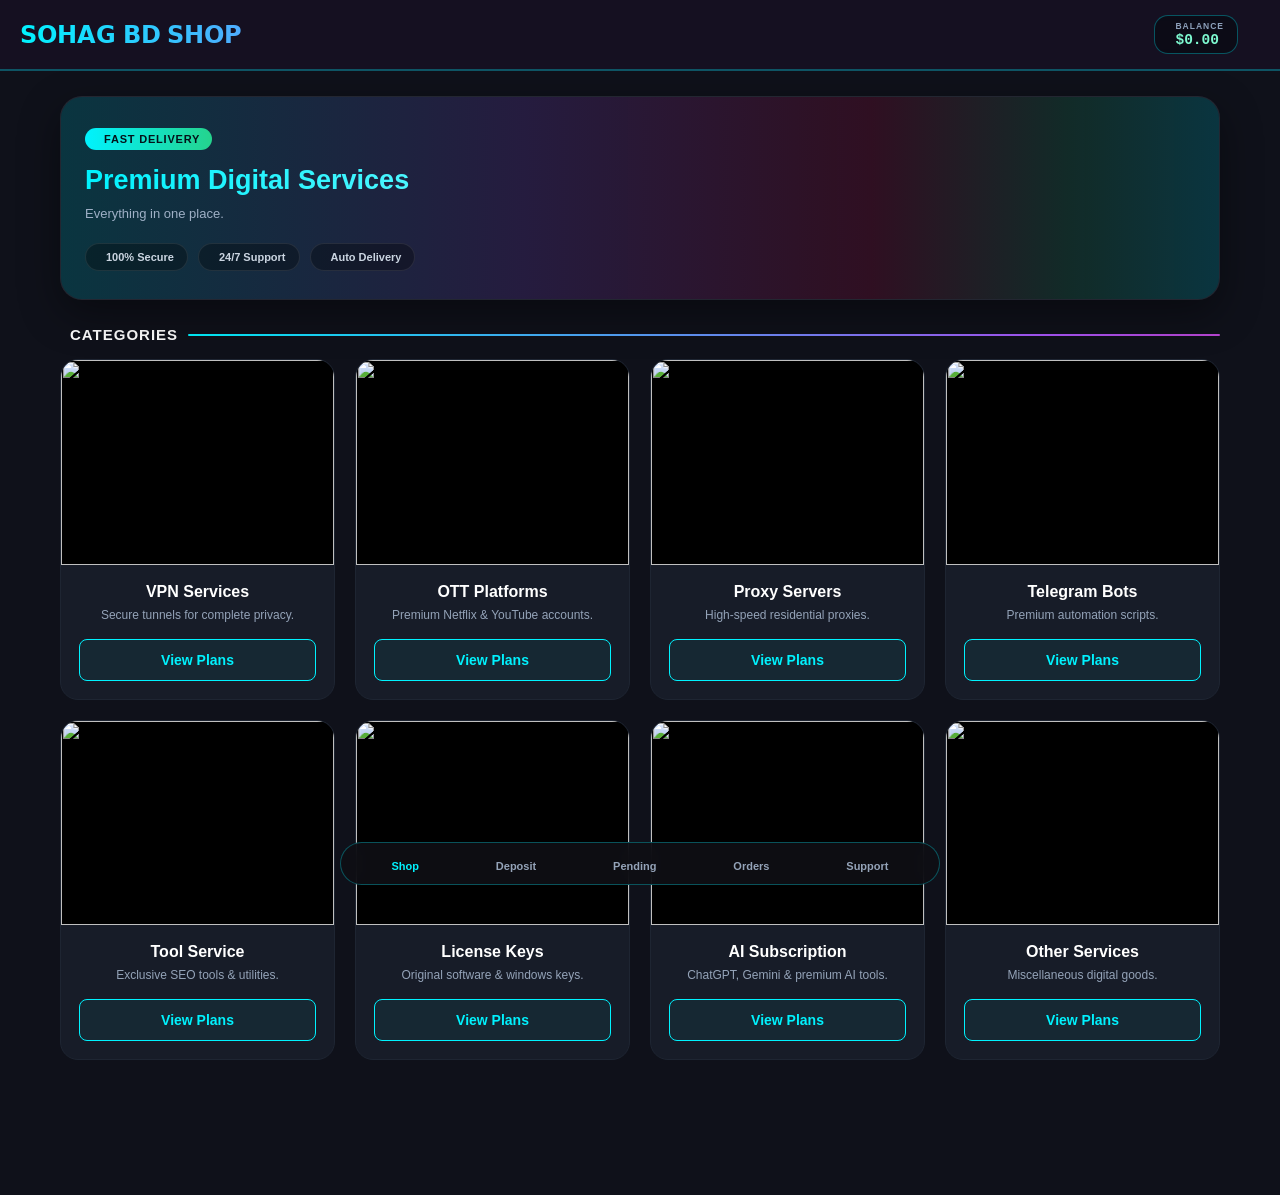
==== index.html @ 6053b898 "Add files via upload" ====
<!DOCTYPE html>
<html lang="en">
<head>
    <meta charset="UTF-8">
    <meta name="viewport" content="width=device-width, initial-scale=1.0, maximum-scale=1.0, user-scalable=no">
    <title>SOHAG BD SHOP - Digital Showcase</title>
    <!-- Favicon / App icons -->
    <link rel="icon" href="/favicon.ico?v=2" sizes="any">
    <link rel="icon" type="image/png" sizes="32x32" href="/favicon-32x32.png?v=2">
    <link rel="icon" type="image/png" sizes="16x16" href="/favicon-16x16.png?v=2">
    <link rel="icon" type="image/png" sizes="96x96" href="/favicon-96x96.png?v=2">
    <link rel="apple-touch-icon" sizes="180x180" href="/apple-touch-icon.png?v=2">
    <link rel="manifest" href="/site.webmanifest?v=2">
    <meta name="theme-color" content="#0f111a">
    <!-- Font Awesome, non-blocking but at HIGH priority.
         It used to be loaded with media="print", which does keep the page from
         being blocked — but browsers give print stylesheets the *lowest* priority,
         so the icons turned up long after everything else and the layout visibly
         jumped when they did. rel=preload asks for it at high priority instead and
         the onload handler turns it into a real stylesheet the moment it lands, so
         the page still never waits for the CDN.
         The icon font itself is preloaded too, so the glyphs appear together with
         the CSS instead of one round-trip later. -->
    <link rel="preload" as="style" href="fa-subset.css?v=3"
          onload="this.rel='stylesheet'; this.onload=null;">
    <link rel="preload" as="font" type="font/woff2" crossorigin
          href="fa-solid-900.woff2">
    <noscript><link rel="stylesheet" href="fa-subset.css?v=3"></noscript>
    <!-- The animated theme is a local file, so it is fetched right away -->
    <link rel="preload" as="style" href="user-theme.css?v=6">
    <!-- Shared page bootstrap helper — see app-boot.js for the full reasoning -->
    <script src="app-boot.js?v=4"></script>
    <style>
        * { margin: 0; padding: 0; box-sizing: border-box; }
        body { font-family: 'Segoe UI', Tahoma, Geneva, Verdana, sans-serif; background: #0f111a; color: #fff; min-height: 100vh; padding-bottom: 110px; }

        /* HEADER CSS */
        .header { background: rgba(23, 17, 36, 0.85); backdrop-filter: blur(12px); padding: 15px 20px; display: flex; justify-content: space-between; align-items: center; border-bottom: 2px solid rgba(0, 242, 254, 0.3); position: sticky; top: 0; z-index: 1000; }
        .header-left { display: flex; align-items: center; gap: 15px; }
        .header h1 { font-size: 24px; font-weight: 900; background: linear-gradient(90deg, #00f2fe, #4facfe); -webkit-background-clip: text; -webkit-text-fill-color: transparent; margin: 0; }
        .header-actions { display: flex; align-items: center; gap: 12px; }
        /* Header balance pill — occupies the slot the language switcher used to hold.
           The full styling, including the responsive rules, lives in user-theme.css. */
        .header-balance { display: inline-flex; align-items: center; gap: 9px; padding: 6px 13px 6px 11px; border-radius: 14px; border: 1px solid rgba(0,242,254,0.32); background: rgba(6,8,16,0.55); white-space: nowrap; }
        .hb-icon { font-size: 14px; line-height: 1; color: #00f2fe; }
        .hb-text { display: flex; flex-direction: column; align-items: flex-start; gap: 2px; }
        .hb-label { font-size: 8.5px; font-weight: 800; letter-spacing: 1px; line-height: 1; text-transform: uppercase; color: #8ea1bb; }
        .header-wallet { font-family: 'Consolas', 'SF Mono', monospace; font-size: 14.5px; font-weight: 800; line-height: 1; color: #7ef9d0; }
        .header-icon { cursor: pointer; font-size: 20px; color: #00f2fe; padding: 5px; transition: 0.3s; }
        .header-icon:hover { color: #ff0844; }

        .main-container { padding: 25px 20px; max-width: 1200px; margin: 0 auto; }

        /* HERO BANNER */
        .hero {
            position: relative; overflow: hidden;
            border-radius: 22px; padding: 28px 24px; margin-bottom: 26px;
            /* No backdrop-filter: the background behind it is already blurred, so
               this only cost GPU time without changing what you see. */
            background: rgba(14, 18, 30, 0.82);
            border: 1px solid rgba(255,255,255,0.09);
            box-shadow: 0 14px 40px rgba(0,0,0,0.4);
        }
        /* ⚡ The colour wash used to animate background-position across the whole
           hero, which repaints that entire area 60 times a second. The band is now
           three times as wide as the hero (which clips it) and is simply slid
           sideways with a transform — the GPU moves it, nothing is repainted. */
        .hero::before {
            content: ""; position: absolute; top: 0; left: 0;
            width: 300%; height: 100%; pointer-events: none;
            background: repeating-linear-gradient(90deg,
                rgba(0,242,254,.16)   0%,
                rgba(168,85,247,.16)  13.33%,
                rgba(255,8,68,.14)    23.33%,
                rgba(46,204,113,.14)  29%,
                rgba(0,242,254,.16)   33.3333%);
            will-change: transform;
            animation: heroSlide 12s linear infinite;
        }
        @keyframes heroSlide { to { transform: translate3d(-33.3333%, 0, 0); } }
        /* Used by the small elements below, where the painted area is tiny */
        @keyframes heroWash { to { background-position: 300% 50%; } }
        .hero-inner { position: relative; z-index: 1; }
        .hero-tag {
            display: inline-flex; align-items: center; gap: 7px;
            font-size: 11px; font-weight: 800; letter-spacing: .8px; text-transform: uppercase;
            color: #04121a; padding: 5px 12px; border-radius: 30px; margin-bottom: 14px;
            background: linear-gradient(90deg, #00f2fe, #2ecc71, #00f2fe);
            background-size: 250% 100%; animation: heroWash 5s linear infinite;
        }
        .hero h2 {
            font-size: 27px; font-weight: 900; line-height: 1.2; margin: 0 0 8px;
            background: linear-gradient(90deg, #00f2fe, #ffffff, #a855f7, #00f2fe);
            background-size: 300% 100%;
            -webkit-background-clip: text; background-clip: text;
            -webkit-text-fill-color: transparent; color: transparent;
            animation: heroWash 7s linear infinite;
        }
        .hero p { color: #9fb0c6; font-size: 13px; line-height: 1.6; max-width: 460px; margin: 0; }
        .hero-stats { display: flex; gap: 10px; flex-wrap: wrap; margin-top: 18px; }
        .hero-pill {
            display: flex; align-items: center; gap: 7px;
            font-size: 11px; font-weight: 700; color: #cbd5e1;
            padding: 7px 13px; border-radius: 30px;
            background: rgba(0,0,0,0.32); border: 1px solid rgba(255,255,255,0.09);
        }
        .hero-pill i { color: #00f2fe; }

        .section-head {
            display: flex; align-items: center; gap: 10px;
            font-size: 15px; font-weight: 800; color: #fff;
            text-transform: uppercase; letter-spacing: 1px; margin-bottom: 16px;
        }
        .section-head::after {
            content: ""; flex: 1; height: 2px; border-radius: 2px;
            background: linear-gradient(90deg, #00f2fe, #a855f7, #ff0844, transparent);
            background-size: 250% 100%; animation: heroWash 6s linear infinite;
        }
        .section-head i { color: #00f2fe; }

        .category-grid { display: grid; grid-template-columns: repeat(4, 1fr); gap: 20px; }
        .cat-card { background: #171c28; border: 1px solid #1e2532; border-radius: 18px; overflow: hidden; display: flex; flex-direction: column; transition: 0.3s; position: relative; }
        .cat-card:hover { border-color: #00f2fe; }
        .img-wrapper { width: 100%; aspect-ratio: 4/3; background: #000; overflow: hidden; position: relative; }
        .cat-img { width: 100%; height: 100%; object-fit: cover; transition: transform 0.3s ease; }
        .cat-card:hover .cat-img { transform: scale(1.05); }

        .cat-info { padding: 18px; text-align: center; flex: 1; display: flex; flex-direction: column; justify-content: space-between; }
        .cat-title { font-size: 16px; font-weight: bold; color: #fff; margin-bottom: 6px; }
        .cat-desc { font-size: 12px; color: #94a3b8; margin-bottom: 15px; line-height: 1.4; display: -webkit-box; -webkit-line-clamp: 2; -webkit-box-orient: vertical; overflow: hidden; text-overflow: ellipsis; }
        
        .btn-view { width: 100%; padding: 12px; background: rgba(0, 242, 254, 0.05); border: 1px solid #00f2fe; color: #00f2fe; border-radius: 8px; font-weight: bold; cursor: pointer; transition: 0.3s; font-size: 14px; }
        .btn-view:hover { background: #00f2fe; color: #090910; }

        /* BOTTOM NAV & MODAL CSS */
        .bottom-nav { position: fixed; bottom: 15px; left: 50%; transform: translateX(-50%); width: 90%; max-width: 600px; background: rgba(15,15,20,0.9); backdrop-filter: blur(12px); border: 1px solid rgba(0,242,254,0.3); border-radius: 22px; padding: 12px; display: flex; justify-content: space-around; align-items: center; z-index: 1000; }
        .nav-item { display: flex; flex-direction: column; align-items: center; color: #94a3b8; font-size: 11px; font-weight: bold; cursor: pointer; text-decoration: none; transition: 0.3s; }
        .nav-item i { font-size: 20px; margin-bottom: 5px; }
        .nav-item.active, .nav-item:hover { color: #00f2fe; }

        .support-overlay { position: fixed; top: 0; left: 0; width: 100%; height: 100%; background: rgba(0, 0, 0, 0.9); backdrop-filter: blur(6px); z-index: 2000; display: none; justify-content: center; align-items: center; }
        .support-box { background: linear-gradient(145deg, #0f0f17, #0a0a10); padding: 30px 25px; border-radius: 28px; width: 90%; max-width: 340px; text-align: center; border: 1px solid rgba(0, 242, 254, 0.4); position: relative; }
        .close-modal { position: absolute; top: 15px; right: 20px; color: #ff0844; font-size: 22px; cursor: pointer; width: 30px; height: 30px; display: flex; align-items: center; justify-content: center; border-radius: 50%; background: rgba(255, 8, 68, 0.1); }
        .close-modal:hover { background: #ff0844; color: #fff; transform: rotate(90deg); }
        .support-box h3 { color: #fff; margin-bottom: 8px; font-size: 22px; }
        .support-box h3 i { color: #00f2fe; margin-right: 8px; }
        .support-desc { color: #94a3b8; font-size: 13px; margin-bottom: 25px; }
        .support-btn { display: flex; align-items: center; justify-content: center; gap: 12px; padding: 14px; border-radius: 14px; font-weight: 700; font-size: 16px; margin-top: 12px; text-decoration: none; transition: 0.3s; }
        .btn-wa { background: rgba(37, 211, 102, 0.12); border: 1px solid #25D366; color: #25D366; }
        .btn-wa:hover { background: #25D366; color: #fff; }
        .btn-tg { background: rgba(0, 136, 204, 0.12); border: 1px solid #0088cc; color: #0088cc; }
        .btn-tg:hover { background: #0088cc; color: #fff; }

        @media (max-width: 768px) {
            .category-grid { grid-template-columns: repeat(2, 1fr); gap: 12px; }
            .cat-info { padding: 12px; }
            .cat-title { font-size: 13px; }
            .cat-desc { font-size: 11px; margin-bottom: 10px; }
            .btn-view { padding: 8px; font-size: 12px; }
            .hero { padding: 22px 18px; border-radius: 18px; }
            .hero h2 { font-size: 21px; }
            .hero p { font-size: 12px; }
        }
    </style>

    <!-- Animated theme (background colour animation + card animations) -->
    <link rel="stylesheet" href="user-theme.css?v=6">
</head>
<body>

    <div class="header">
        <div class="header-left">
            <h1 id="brandName">𝗦𝗢𝗛𝗔𝗚 𝗕𝗗 𝗦𝗛𝗢𝗣</h1>
        </div>
        <div class="header-actions">
            <div class="header-balance" title="Wallet balance">
                <i class="fa-solid fa-wallet hb-icon"></i>
                <span class="hb-text">
                    <span class="hb-label">Balance</span>
                    <span class="header-wallet" id="walletDisplay">$0.00</span>
                </span>
            </div>
            <div class="header-icon" onclick="window.location.href='account.html'">
                <i class="fa-solid fa-user-astronaut"></i>
            </div>
        </div>
    </div>

    <!-- 7 Categories in 4/2 Grid -->
    <div class="main-container">

        <div class="hero">
            <div class="hero-inner">
                <span class="hero-tag"><i class="fa-solid fa-bolt"></i> Fast Delivery</span>
                <h2 id="heroTitle">Premium Digital Services</h2>
                <p id="heroDesc">Everything in one place.</p>
                <div class="hero-stats">
                    <div class="hero-pill"><i class="fa-solid fa-shield-halved"></i> 100% Secure</div>
                    <div class="hero-pill"><i class="fa-solid fa-clock"></i> 24/7 Support</div>
                    <div class="hero-pill"><i class="fa-solid fa-bolt-lightning"></i> Auto Delivery</div>
                </div>
            </div>
        </div>

        <div class="section-head"><i class="fa-solid fa-layer-group"></i> <span id="secTitle">Categories</span></div>

        <div class="category-grid px-stagger">

            <div class="cat-card">
                <div class="img-wrapper">
                    <img src="vpn.jpg" class="cat-img" width="900" height="900" decoding="async" fetchpriority="high" onerror="this.onerror=null; this.src='https://via.placeholder.com/600x450/171c28/00f2fe?text=VPN';">
                    <div class="img-shade"></div>
                    <span class="card-badge"><i class="fa-solid fa-fire"></i> Popular</span>
                </div>
                <div class="cat-info">
                    <div class="cat-title">VPN Services</div>
                    <div class="cat-desc">Secure tunnels for complete privacy.</div>
                    <button class="btn-view" onclick="goToShop('vpn')">View Plans</button>
                </div>
            </div>

            <div class="cat-card">
                <div class="img-wrapper">
                    <img src="ott.jpg" class="cat-img" width="456" height="456" decoding="async" fetchpriority="high" onerror="this.onerror=null; this.src='https://via.placeholder.com/600x450/171c28/00f2fe?text=OTT';">
                    <div class="img-shade"></div>
                    <span class="card-badge"><i class="fa-solid fa-star"></i> Top Rated</span>
                </div>
                <div class="cat-info">
                    <div class="cat-title">OTT Platforms</div>
                    <div class="cat-desc">Premium Netflix &amp; YouTube accounts.</div>
                    <button class="btn-view" onclick="goToShop('ott')">View Plans</button>
                </div>
            </div>

            <div class="cat-card">
                <div class="img-wrapper">
                    <img src="proxy.png" class="cat-img" width="500" height="500" decoding="async" fetchpriority="high" onerror="this.onerror=null; this.src='https://via.placeholder.com/600x450/171c28/00f2fe?text=Proxy';">
                    <div class="img-shade"></div>
                    <span class="card-badge"><i class="fa-solid fa-gauge-high"></i> Fast</span>
                </div>
                <div class="cat-info">
                    <div class="cat-title">Proxy Servers</div>
                    <div class="cat-desc">High-speed residential proxies.</div>
                    <button class="btn-view" onclick="goToShop('proxy')">View Plans</button>
                </div>
            </div>

            <div class="cat-card">
                <div class="img-wrapper">
                    <img src="bot.png" class="cat-img" width="222" height="227" decoding="async" fetchpriority="high" onerror="this.onerror=null; this.src='https://via.placeholder.com/600x450/171c28/00f2fe?text=Bot';">
                    <div class="img-shade"></div>
                    <span class="card-badge"><i class="fa-solid fa-robot"></i> Auto</span>
                </div>
                <div class="cat-info">
                    <div class="cat-title">Telegram Bots</div>
                    <div class="cat-desc">Premium automation scripts.</div>
                    <button class="btn-view" onclick="goToShop('bot')">View Plans</button>
                </div>
            </div>

            <div class="cat-card">
                <div class="img-wrapper">
                    <img src="tools.png" class="cat-img" width="512" height="512" loading="lazy" decoding="async" onerror="this.onerror=null; this.src='https://via.placeholder.com/600x450/171c28/00f2fe?text=Tools';">
                    <div class="img-shade"></div>
                    <span class="card-badge"><i class="fa-solid fa-screwdriver-wrench"></i> Pro</span>
                </div>
                <div class="cat-info">
                    <div class="cat-title">Tool Service</div>
                    <div class="cat-desc">Exclusive SEO tools &amp; utilities.</div>
                    <button class="btn-view" onclick="goToShop('tool')">View Plans</button>
                </div>
            </div>

            <div class="cat-card">
                <div class="img-wrapper">
                    <img src="license.png" class="cat-img" width="256" height="256" loading="lazy" decoding="async" onerror="this.onerror=null; this.src='https://via.placeholder.com/600x450/171c28/00f2fe?text=License';">
                    <div class="img-shade"></div>
                    <span class="card-badge"><i class="fa-solid fa-key"></i> Genuine</span>
                </div>
                <div class="cat-info">
                    <div class="cat-title">License Keys</div>
                    <div class="cat-desc">Original software &amp; windows keys.</div>
                    <button class="btn-view" onclick="goToShop('license')">View Plans</button>
                </div>
            </div>

            <div class="cat-card">
                <div class="img-wrapper">
                    <img src="ai.jpg" class="cat-img" width="225" height="225" loading="lazy" decoding="async" onerror="this.onerror=null; this.src='https://via.placeholder.com/600x450/171c28/00f2fe?text=AI';">
                    <div class="img-shade"></div>
                    <span class="card-badge"><i class="fa-solid fa-wand-magic-sparkles"></i> New</span>
                </div>
                <div class="cat-info">
                    <div class="cat-title">AI Subscription</div>
                    <div class="cat-desc">ChatGPT, Gemini &amp; premium AI tools.</div>
                    <button class="btn-view" onclick="goToShop('ai')">View Plans</button>
                </div>
            </div>

            <div class="cat-card">
                <div class="img-wrapper">
                    <img src="other.jpg" class="cat-img" width="821" height="821" loading="lazy" decoding="async" onerror="this.onerror=null; this.src='https://via.placeholder.com/600x450/171c28/00f2fe?text=Other';">
                    <div class="img-shade"></div>
                    <span class="card-badge"><i class="fa-solid fa-cubes"></i> More</span>
                </div>
                <div class="cat-info">
                    <div class="cat-title">Other Services</div>
                    <div class="cat-desc">Miscellaneous digital goods.</div>
                    <button class="btn-view" onclick="goToShop('other')">View Plans</button>
                </div>
            </div>

        </div>
    </div>

    <div class="bottom-nav">
        <a href="index.html" class="nav-item active"><i class="fa-solid fa-store"></i><span id="n-buy">Shop</span></a>
        <a href="deposit.html" class="nav-item"><i class="fa-solid fa-wallet"></i><span id="n-dep">Deposit</span></a>
        <a href="pending.html" class="nav-item"><i class="fa-solid fa-clock-rotate-left"></i><span id="n-pen">Pending</span></a>
        <a href="orders.html" class="nav-item"><i class="fa-solid fa-box-open"></i><span id="n-ord">Orders</span></a>
        <a href="#" class="nav-item" id="navSupport" onclick="openSupportModal(event)"><i class="fa-solid fa-headset"></i><span id="n-sup">Support</span></a>
    </div>

    <!-- Support Modal -->
    <div class="support-overlay" id="supportModal">
        <div class="support-box">
            <div class="close-modal" onclick="closeSupportModal()"><i class="fa-solid fa-times"></i></div>
            <h3><i class="fa-solid fa-headset"></i> Live Support</h3>
            <div class="support-desc">Choose a platform to contact us.</div>
            <a href="https://wa.me/8801618202470" target="_blank" class="support-btn btn-wa"><i class="fa-brands fa-whatsapp"></i> WhatsApp</a>
            <a href="https://t.me/SH_5617" target="_blank" class="support-btn btn-tg"><i class="fa-brands fa-telegram"></i> Telegram</a>
        </div>
    </div>

    <script>
        // Header & Nav JS
        function openSupportModal(e) { if(e) e.preventDefault(); document.getElementById('supportModal').style.display = 'flex'; }
        function closeSupportModal() { document.getElementById('supportModal').style.display = 'none'; }
        window.onclick = function(event) { if (event.target === document.getElementById('supportModal')) closeSupportModal(); }
        
        document.addEventListener('DOMContentLoaded', () => {
            loadLiveBalance();
            // Balance refresh: every 15 seconds, and paused while the tab is hidden.
            // (It used to run every 5 seconds — even in background tabs — which kept
            //  the server busy and made the site lag.)
            if (window.SBD && SBD.poll) SBD.poll(loadLiveBalance, 15000);
            else setInterval(function() { if (!document.hidden) loadLiveBalance(); }, 15000);
        });

        async function loadLiveBalance() {
            let tgId = localStorage.getItem('userTelegramId');
            if(!tgId) return;
            const cacheKey = 'balance:' + tgId;
            if (window.SBD && SBD.cacheGet) {
                const cached = SBD.cacheGet(cacheKey, true);
                if(cached && cached.success && document.getElementById('walletDisplay')) {
                    document.getElementById('walletDisplay').innerHTML = '$' + parseFloat(cached.balance || 0).toFixed(2);
                }
            }
            try {
                let res = await fetch(`api_balance.php?telegram_id=${tgId}`);
                let data = await res.json();
                if(data.success && document.getElementById('walletDisplay')) {
                    document.getElementById('walletDisplay').innerHTML = '$' + parseFloat(data.balance).toFixed(2);
                    if (window.SBD && SBD.cacheSet) SBD.cacheSet(cacheKey, data, 5 * 60 * 1000);
                }
            } catch(e) {}
        }

        // Original Index JS
        function goToShop(category) {
            localStorage.setItem('selectedCategory', category);
            window.location.href = 'shop.html';
        }
    </script>
</body>
</html>
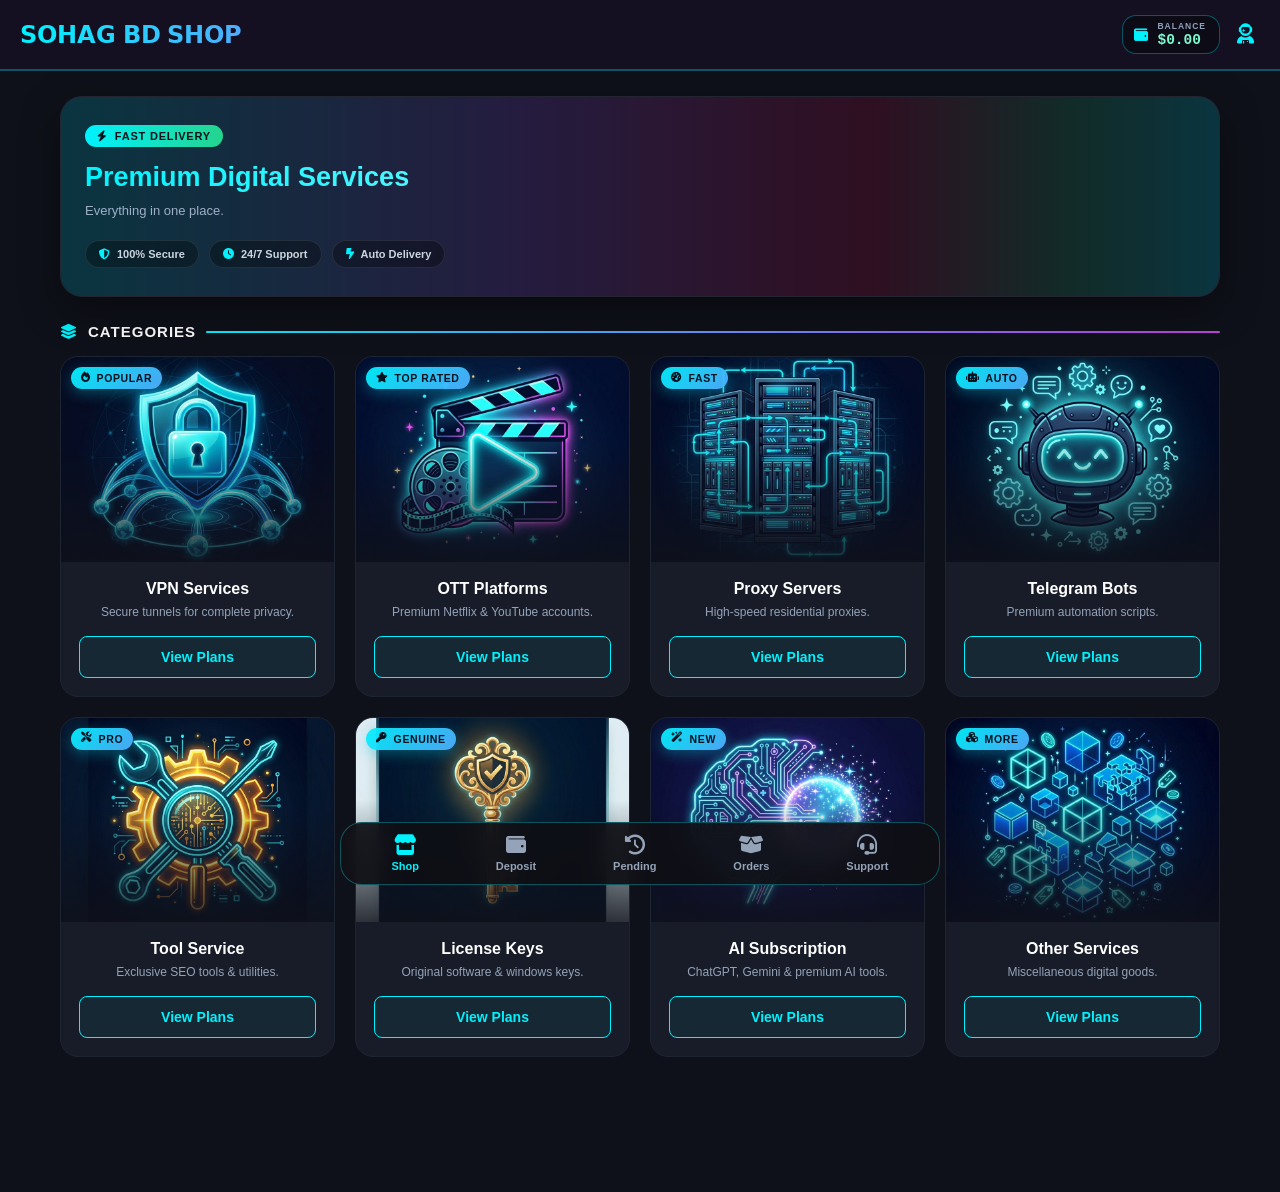
==== commit 67d13afe: "Rebuild SOHAG BD SHOP as runnable static site (demo backend + missing assets) - app-boot.js: SBD hel" ====
--- a/index.html
+++ b/index.html
@@ -5,12 +5,12 @@
     <meta name="viewport" content="width=device-width, initial-scale=1.0, maximum-scale=1.0, user-scalable=no">
     <title>SOHAG BD SHOP - Digital Showcase</title>
     <!-- Favicon / App icons -->
-    <link rel="icon" href="/favicon.ico?v=2" sizes="any">
-    <link rel="icon" type="image/png" sizes="32x32" href="/favicon-32x32.png?v=2">
-    <link rel="icon" type="image/png" sizes="16x16" href="/favicon-16x16.png?v=2">
-    <link rel="icon" type="image/png" sizes="96x96" href="/favicon-96x96.png?v=2">
-    <link rel="apple-touch-icon" sizes="180x180" href="/apple-touch-icon.png?v=2">
-    <link rel="manifest" href="/site.webmanifest?v=2">
+    <link rel="icon" href="favicon.ico?v=2" sizes="any">
+    <link rel="icon" type="image/png" sizes="32x32" href="favicon-32x32.png?v=2">
+    <link rel="icon" type="image/png" sizes="16x16" href="favicon-16x16.png?v=2">
+    <link rel="icon" type="image/png" sizes="96x96" href="favicon-96x96.png?v=2">
+    <link rel="apple-touch-icon" sizes="180x180" href="apple-touch-icon.png?v=2">
+    <link rel="manifest" href="site.webmanifest?v=2">
     <meta name="theme-color" content="#0f111a">
     <!-- Font Awesome, non-blocking but at HIGH priority.
          It used to be loaded with media="print", which does keep the page from
@@ -234,7 +234,7 @@
 
             <div class="cat-card">
                 <div class="img-wrapper">
-                    <img src="proxy.png" class="cat-img" width="500" height="500" decoding="async" fetchpriority="high" onerror="this.onerror=null; this.src='https://via.placeholder.com/600x450/171c28/00f2fe?text=Proxy';">
+                    <img src="proxy.jpg" class="cat-img" width="500" height="500" decoding="async" fetchpriority="high" onerror="this.onerror=null; this.src='https://via.placeholder.com/600x450/171c28/00f2fe?text=Proxy';">
                     <div class="img-shade"></div>
                     <span class="card-badge"><i class="fa-solid fa-gauge-high"></i> Fast</span>
                 </div>
@@ -247,7 +247,7 @@
 
             <div class="cat-card">
                 <div class="img-wrapper">
-                    <img src="bot.png" class="cat-img" width="222" height="227" decoding="async" fetchpriority="high" onerror="this.onerror=null; this.src='https://via.placeholder.com/600x450/171c28/00f2fe?text=Bot';">
+                    <img src="bot.jpg" class="cat-img" width="222" height="227" decoding="async" fetchpriority="high" onerror="this.onerror=null; this.src='https://via.placeholder.com/600x450/171c28/00f2fe?text=Bot';">
                     <div class="img-shade"></div>
                     <span class="card-badge"><i class="fa-solid fa-robot"></i> Auto</span>
                 </div>
@@ -260,7 +260,7 @@
 
             <div class="cat-card">
                 <div class="img-wrapper">
-                    <img src="tools.png" class="cat-img" width="512" height="512" loading="lazy" decoding="async" onerror="this.onerror=null; this.src='https://via.placeholder.com/600x450/171c28/00f2fe?text=Tools';">
+                    <img src="tools.jpg" class="cat-img" width="512" height="512" loading="lazy" decoding="async" onerror="this.onerror=null; this.src='https://via.placeholder.com/600x450/171c28/00f2fe?text=Tools';">
                     <div class="img-shade"></div>
                     <span class="card-badge"><i class="fa-solid fa-screwdriver-wrench"></i> Pro</span>
                 </div>
@@ -273,7 +273,7 @@
 
             <div class="cat-card">
                 <div class="img-wrapper">
-                    <img src="license.png" class="cat-img" width="256" height="256" loading="lazy" decoding="async" onerror="this.onerror=null; this.src='https://via.placeholder.com/600x450/171c28/00f2fe?text=License';">
+                    <img src="license.jpg" class="cat-img" width="256" height="256" loading="lazy" decoding="async" onerror="this.onerror=null; this.src='https://via.placeholder.com/600x450/171c28/00f2fe?text=License';">
                     <div class="img-shade"></div>
                     <span class="card-badge"><i class="fa-solid fa-key"></i> Genuine</span>
                 </div>
--- a/user-theme.css
+++ b/user-theme.css
@@ -0,0 +1,153 @@
+/* =====================================================================
+   SOHAG BD SHOP — shared theme layer (user-theme.css)
+   ---------------------------------------------------------------------
+   This file is loaded by every page through a <link rel="stylesheet">.
+   Each page also carries its own inline <style> block with the layout
+   that is unique to it; the rules below are the *shared* visual layer
+   (colour tokens, glow, category-card shading, stagger animations…)
+   that the pages were written against but which was missing from the
+   repository.  Rules are kept additive so they never fight the inline
+   styles of any page.
+   ===================================================================== */
+
+:root {
+    --c1: #00f2fe;   /* cyan   */
+    --c2: #4facfe;   /* blue   */
+    --c3: #a855f7;   /* violet */
+    --c4: #ff0844;   /* rose   */
+    --c5: #ffb199;   /* peach  */
+    --c6: #2ecc71;   /* green  */
+    --c7: #f7b733;   /* amber  */
+    --ink: #e8f2ff;
+    --muted: #93a4bd;
+    --bg-deep: #0f111a;
+    --card-bg: #171c28;
+    --line: rgba(255, 255, 255, 0.08);
+    --ease: cubic-bezier(.22, .85, .24, 1);
+}
+
+/* ---------- smooth rendering & baseline ---------- */
+html { scroll-behavior: smooth; }
+body { -webkit-font-smoothing: antialiased; text-rendering: optimizeLegibility; }
+::selection { background: rgba(0, 242, 254, 0.28); color: #fff; }
+
+*::-webkit-scrollbar { width: 9px; height: 9px; }
+*::-webkit-scrollbar-track { background: #0b0e16; }
+*::-webkit-scrollbar-thumb { background: linear-gradient(180deg, #1e2b44, #2c3c5c); border-radius: 8px; }
+*::-webkit-scrollbar-thumb:hover { background: linear-gradient(180deg, #00f2fe, #4facfe); }
+
+/* =====================================================================
+   Category cards — the small extras the index / shop pages expect
+   (.card-badge chip, .img-shade overlay and .px-stagger entrance)
+   ===================================================================== */
+.card-badge {
+    position: absolute;
+    top: 10px;
+    left: 10px;
+    z-index: 2;
+    display: inline-flex;
+    align-items: center;
+    gap: 6px;
+    background: linear-gradient(135deg, rgba(0, 242, 254, .95), rgba(79, 172, 254, .95));
+    color: #04121f;
+    font-size: 10.5px;
+    font-weight: 900;
+    letter-spacing: .6px;
+    padding: 5px 10px;
+    border-radius: 999px;
+    box-shadow: 0 4px 14px rgba(0, 200, 230, .35);
+    text-transform: uppercase;
+}
+
+.img-shade {
+    position: absolute;
+    inset: 0;
+    background: linear-gradient(180deg, rgba(15, 17, 26, 0) 40%, rgba(15, 17, 26, .85) 100%);
+    pointer-events: none;
+}
+
+/* Staggered entrance used by grids across pages */
+.px-stagger > * {
+    animation: pxFadeUp .55s var(--ease) both;
+}
+.px-stagger > *:nth-child(2)  { animation-delay: .05s; }
+.px-stagger > *:nth-child(3)  { animation-delay: .10s; }
+.px-stagger > *:nth-child(4)  { animation-delay: .15s; }
+.px-stagger > *:nth-child(5)  { animation-delay: .20s; }
+.px-stagger > *:nth-child(6)  { animation-delay: .25s; }
+.px-stagger > *:nth-child(7)  { animation-delay: .30s; }
+.px-stagger > *:nth-child(8)  { animation-delay: .35s; }
+.px-stagger > *:nth-child(9)  { animation-delay: .40s; }
+.px-stagger > *:nth-child(10) { animation-delay: .45s; }
+.px-stagger > *:nth-child(n+11) { animation-delay: .50s; }
+
+@keyframes pxFadeUp {
+    from { opacity: 0; transform: translateY(14px); }
+    to   { opacity: 1; transform: translateY(0); }
+}
+
+/* Login / OTP reveal helper */
+.reveal { animation: pxFadeUp .4s var(--ease) both; }
+
+/* =====================================================================
+   Shared glow utilities
+   ===================================================================== */
+.glow-cyan   { text-shadow: 0 0 18px rgba(0, 242, 254, .65); }
+.glow-blue   { text-shadow: 0 0 18px rgba(79, 172, 254, .65); }
+
+/* Toast used by account / deposite / pending pages that define their own
+   position rules inline — this only guarantees a sane baseline. */
+.toast i { margin-right: 6px; }
+
+/* Support modal (used across pages; the main pages style it inline — this is
+   the shared baseline so any page that links the stylesheet gets a working box) */
+.support-overlay {
+    display: none;
+    position: fixed;
+    inset: 0;
+    background: rgba(4, 6, 10, 0.78);
+    backdrop-filter: blur(4px);
+    z-index: 1500;
+    align-items: center;
+    justify-content: center;
+    padding: 20px;
+}
+.support-box {
+    background: #141a28;
+    border: 1px solid rgba(0, 242, 254, 0.28);
+    border-radius: 18px;
+    padding: 22px 18px;
+    width: 100%;
+    max-width: 340px;
+    text-align: center;
+    position: relative;
+    box-shadow: 0 18px 50px rgba(0, 0, 0, 0.55);
+    animation: pxFadeUp .3s var(--ease);
+}
+.support-box h3 { font-size: 18px; margin-bottom: 4px; color: #e8f2ff; }
+.support-desc { color: #93a4bd; font-size: 13px; margin-bottom: 16px; }
+.support-box .close-modal {
+    position: absolute; top: 10px; right: 12px;
+    color: #93a4bd; cursor: pointer; font-size: 17px;
+}
+.support-box .close-modal:hover { color: #ff0844; }
+.support-btn {
+    display: flex; align-items: center; justify-content: center; gap: 9px;
+    padding: 12px; border-radius: 12px; font-weight: 800; font-size: 14.5px;
+    text-decoration: none; color: #fff; margin-bottom: 10px; transition: .2s;
+}
+.support-btn:hover { transform: translateY(-1px); filter: brightness(1.1); }
+.btn-wa { background: linear-gradient(135deg, #25d366, #128c7e); }
+.btn-tg { background: linear-gradient(135deg, #2aabee, #229ed9); }
+
+/* =====================================================================
+   Accessibility
+   ===================================================================== */
+@media (prefers-reduced-motion: reduce) {
+    *, *::before, *::after {
+        animation-duration: .001s !important;
+        animation-iteration-count: 1 !important;
+        transition-duration: .001s !important;
+        scroll-behavior: auto !important;
+    }
+}
--- a/user-theme.css
+++ b/user-theme.css
@@ -0,0 +1,153 @@
+/* =====================================================================
+   SOHAG BD SHOP — shared theme layer (user-theme.css)
+   ---------------------------------------------------------------------
+   This file is loaded by every page through a <link rel="stylesheet">.
+   Each page also carries its own inline <style> block with the layout
+   that is unique to it; the rules below are the *shared* visual layer
+   (colour tokens, glow, category-card shading, stagger animations…)
+   that the pages were written against but which was missing from the
+   repository.  Rules are kept additive so they never fight the inline
+   styles of any page.
+   ===================================================================== */
+
+:root {
+    --c1: #00f2fe;   /* cyan   */
+    --c2: #4facfe;   /* blue   */
+    --c3: #a855f7;   /* violet */
+    --c4: #ff0844;   /* rose   */
+    --c5: #ffb199;   /* peach  */
+    --c6: #2ecc71;   /* green  */
+    --c7: #f7b733;   /* amber  */
+    --ink: #e8f2ff;
+    --muted: #93a4bd;
+    --bg-deep: #0f111a;
+    --card-bg: #171c28;
+    --line: rgba(255, 255, 255, 0.08);
+    --ease: cubic-bezier(.22, .85, .24, 1);
+}
+
+/* ---------- smooth rendering & baseline ---------- */
+html { scroll-behavior: smooth; }
+body { -webkit-font-smoothing: antialiased; text-rendering: optimizeLegibility; }
+::selection { background: rgba(0, 242, 254, 0.28); color: #fff; }
+
+*::-webkit-scrollbar { width: 9px; height: 9px; }
+*::-webkit-scrollbar-track { background: #0b0e16; }
+*::-webkit-scrollbar-thumb { background: linear-gradient(180deg, #1e2b44, #2c3c5c); border-radius: 8px; }
+*::-webkit-scrollbar-thumb:hover { background: linear-gradient(180deg, #00f2fe, #4facfe); }
+
+/* =====================================================================
+   Category cards — the small extras the index / shop pages expect
+   (.card-badge chip, .img-shade overlay and .px-stagger entrance)
+   ===================================================================== */
+.card-badge {
+    position: absolute;
+    top: 10px;
+    left: 10px;
+    z-index: 2;
+    display: inline-flex;
+    align-items: center;
+    gap: 6px;
+    background: linear-gradient(135deg, rgba(0, 242, 254, .95), rgba(79, 172, 254, .95));
+    color: #04121f;
+    font-size: 10.5px;
+    font-weight: 900;
+    letter-spacing: .6px;
+    padding: 5px 10px;
+    border-radius: 999px;
+    box-shadow: 0 4px 14px rgba(0, 200, 230, .35);
+    text-transform: uppercase;
+}
+
+.img-shade {
+    position: absolute;
+    inset: 0;
+    background: linear-gradient(180deg, rgba(15, 17, 26, 0) 40%, rgba(15, 17, 26, .85) 100%);
+    pointer-events: none;
+}
+
+/* Staggered entrance used by grids across pages */
+.px-stagger > * {
+    animation: pxFadeUp .55s var(--ease) both;
+}
+.px-stagger > *:nth-child(2)  { animation-delay: .05s; }
+.px-stagger > *:nth-child(3)  { animation-delay: .10s; }
+.px-stagger > *:nth-child(4)  { animation-delay: .15s; }
+.px-stagger > *:nth-child(5)  { animation-delay: .20s; }
+.px-stagger > *:nth-child(6)  { animation-delay: .25s; }
+.px-stagger > *:nth-child(7)  { animation-delay: .30s; }
+.px-stagger > *:nth-child(8)  { animation-delay: .35s; }
+.px-stagger > *:nth-child(9)  { animation-delay: .40s; }
+.px-stagger > *:nth-child(10) { animation-delay: .45s; }
+.px-stagger > *:nth-child(n+11) { animation-delay: .50s; }
+
+@keyframes pxFadeUp {
+    from { opacity: 0; transform: translateY(14px); }
+    to   { opacity: 1; transform: translateY(0); }
+}
+
+/* Login / OTP reveal helper */
+.reveal { animation: pxFadeUp .4s var(--ease) both; }
+
+/* =====================================================================
+   Shared glow utilities
+   ===================================================================== */
+.glow-cyan   { text-shadow: 0 0 18px rgba(0, 242, 254, .65); }
+.glow-blue   { text-shadow: 0 0 18px rgba(79, 172, 254, .65); }
+
+/* Toast used by account / deposite / pending pages that define their own
+   position rules inline — this only guarantees a sane baseline. */
+.toast i { margin-right: 6px; }
+
+/* Support modal (used across pages; the main pages style it inline — this is
+   the shared baseline so any page that links the stylesheet gets a working box) */
+.support-overlay {
+    display: none;
+    position: fixed;
+    inset: 0;
+    background: rgba(4, 6, 10, 0.78);
+    backdrop-filter: blur(4px);
+    z-index: 1500;
+    align-items: center;
+    justify-content: center;
+    padding: 20px;
+}
+.support-box {
+    background: #141a28;
+    border: 1px solid rgba(0, 242, 254, 0.28);
+    border-radius: 18px;
+    padding: 22px 18px;
+    width: 100%;
+    max-width: 340px;
+    text-align: center;
+    position: relative;
+    box-shadow: 0 18px 50px rgba(0, 0, 0, 0.55);
+    animation: pxFadeUp .3s var(--ease);
+}
+.support-box h3 { font-size: 18px; margin-bottom: 4px; color: #e8f2ff; }
+.support-desc { color: #93a4bd; font-size: 13px; margin-bottom: 16px; }
+.support-box .close-modal {
+    position: absolute; top: 10px; right: 12px;
+    color: #93a4bd; cursor: pointer; font-size: 17px;
+}
+.support-box .close-modal:hover { color: #ff0844; }
+.support-btn {
+    display: flex; align-items: center; justify-content: center; gap: 9px;
+    padding: 12px; border-radius: 12px; font-weight: 800; font-size: 14.5px;
+    text-decoration: none; color: #fff; margin-bottom: 10px; transition: .2s;
+}
+.support-btn:hover { transform: translateY(-1px); filter: brightness(1.1); }
+.btn-wa { background: linear-gradient(135deg, #25d366, #128c7e); }
+.btn-tg { background: linear-gradient(135deg, #2aabee, #229ed9); }
+
+/* =====================================================================
+   Accessibility
+   ===================================================================== */
+@media (prefers-reduced-motion: reduce) {
+    *, *::before, *::after {
+        animation-duration: .001s !important;
+        animation-iteration-count: 1 !important;
+        transition-duration: .001s !important;
+        scroll-behavior: auto !important;
+    }
+}
